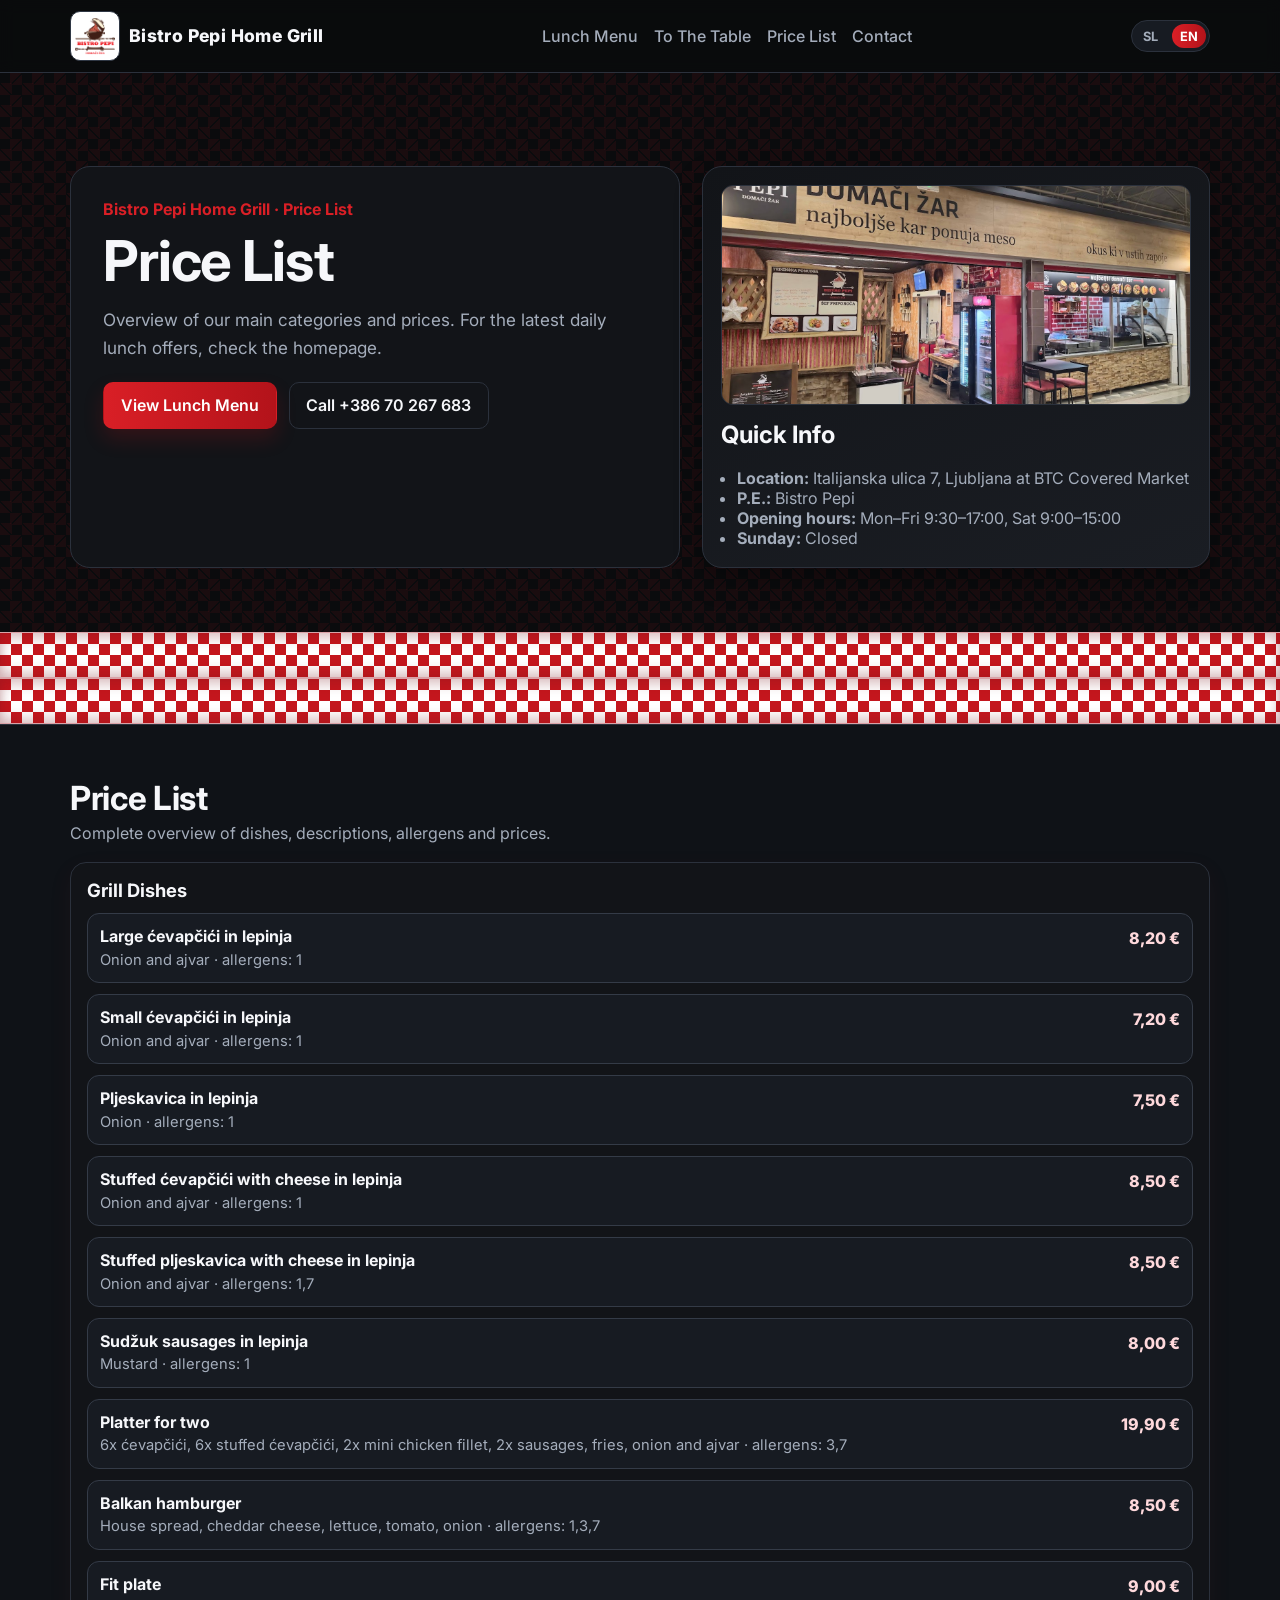
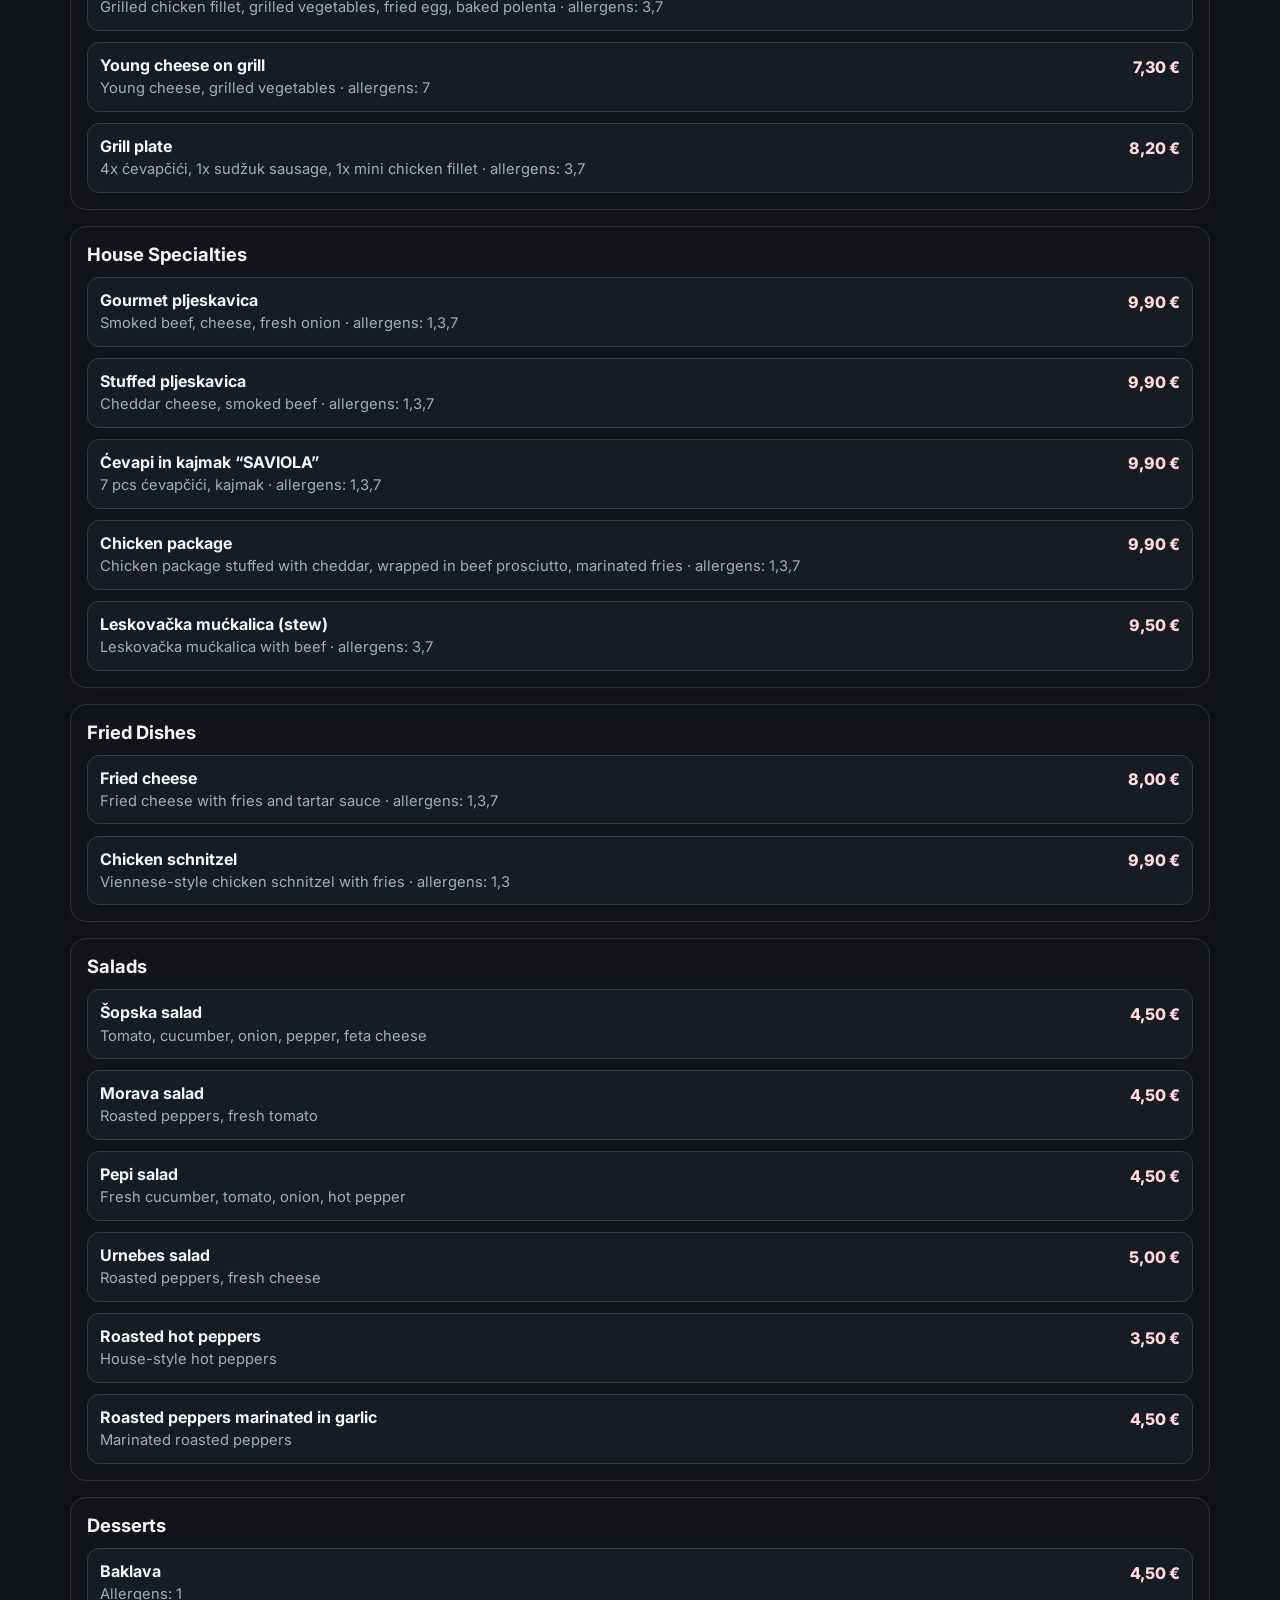
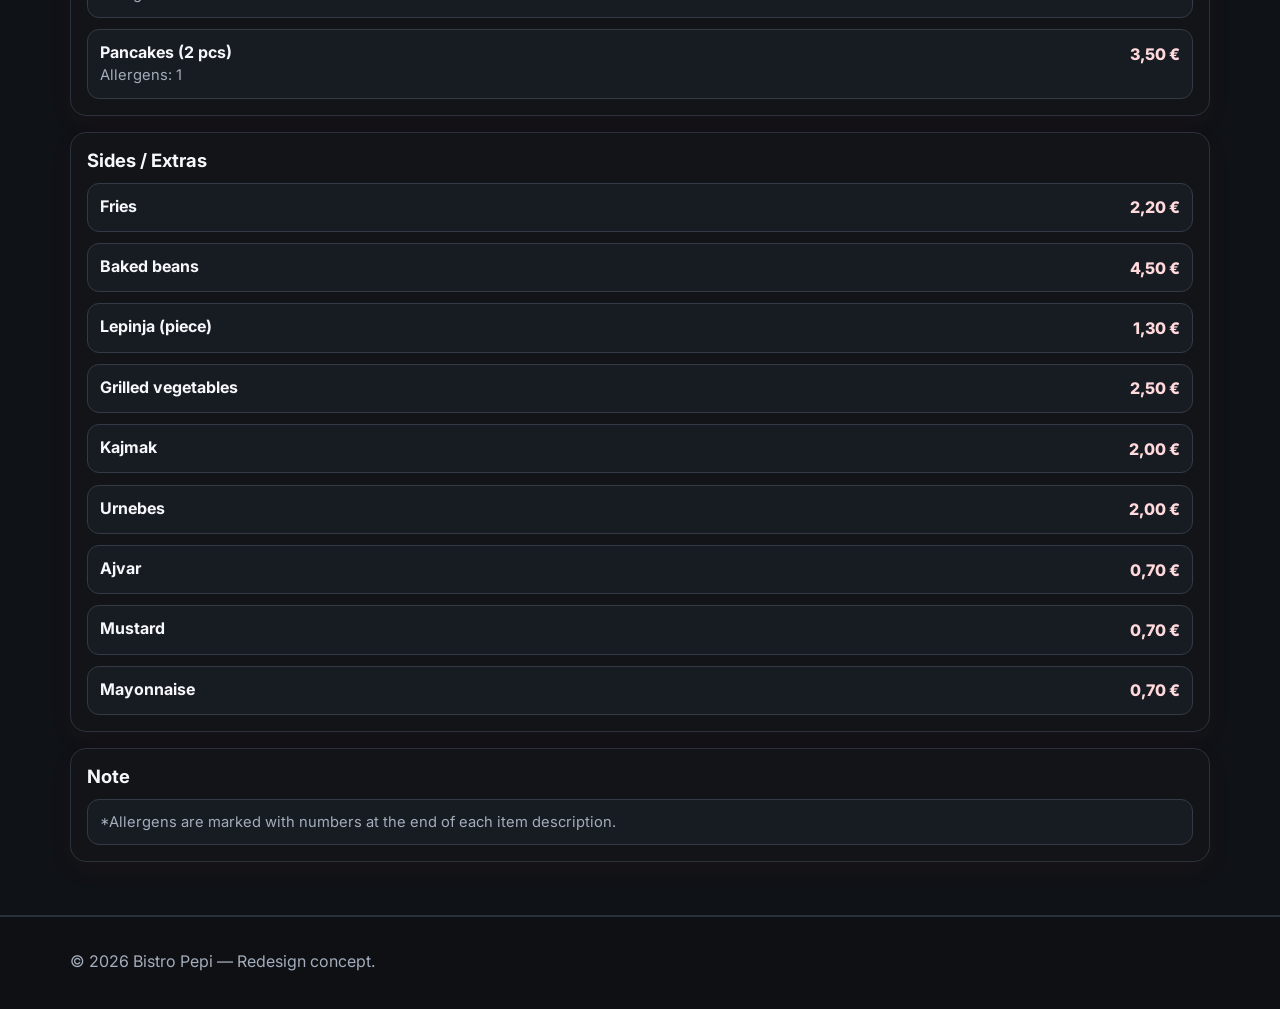
==== cenik-en.html @ fca9eaba "Add files via upload" ====
<!doctype html>
<html lang="en">
  <head>
    <meta charset="UTF-8" />
    <meta name="viewport" content="width=device-width, initial-scale=1.0" />
    <title>Bistro Pepi | Price List</title>
    <meta
      name="description"
      content="Bistro Pepi price list — overview of categories and prices."
    />
    <link rel="preconnect" href="https://fonts.googleapis.com" />
    <link rel="preconnect" href="https://fonts.gstatic.com" crossorigin />
    <link
      href="https://fonts.googleapis.com/css2?family=Inter:wght@400;500;600;700;800&display=swap"
      rel="stylesheet"
    />
    <link rel="stylesheet" href="styles.css" />
  </head>
  <body>
    <header class="site-header">
      <div class="container nav-wrap">
        <a class="logo" href="index.html">
          <img src="assets/PepiLogo.png" alt="Bistro Pepi logotip" class="logo-image" />
          <span class="logo-text">Bistro Pepi Home Grill</span>
        </a>
        <nav class="nav">
          <a href="index-en.html#malice">Lunch Menu</a>
          <a href="index-en.html#miza">To The Table</a>
          <a href="cenik-en.html">Price List</a>
          <a href="kontakt-en.html">Contact</a>
        </nav>
        <div class="lang-switch" aria-label="Language switch">
          <a href="cenik.html">SL</a>
          <a class="active" href="cenik-en.html">EN</a>
        </div>
      </div>
    </header>

    <main>
      <section class="hero">
        <div class="container hero-grid">
          <div class="hero-copy">
            <p class="eyebrow">Bistro Pepi Home Grill · Price List</p>
            <h1>Price List</h1>
            <p class="lead">
              Overview of our main categories and prices. For the latest daily lunch
              offers, check the homepage.
            </p>
            <div class="hero-actions">
              <a class="btn btn-primary" href="index-en.html#malice">View Lunch Menu</a>
              <a class="btn btn-secondary" href="tel:+38670267683">Call +386 70 267 683</a>
            </div>
          </div>
          <div class="hero-card">
            <img src="assets/pepi zunaj.jpg" alt="Bistro Pepi zunaj" class="hero-image hero-logo" />
            <h2>Quick Info</h2>
            <ul>
              <li><strong>Location:</strong> Italijanska ulica 7, Ljubljana at BTC Covered Market</li>
              <li><strong>P.E.:</strong> Bistro Pepi</li>
              <li><strong>Opening hours:</strong> Mon–Fri 9:30–17:00, Sat 9:00–15:00</li>
              <li><strong>Sunday:</strong> Closed</li>
            </ul>
          </div>
        </div>
      </section>

      <div class="karo-band" aria-hidden="true"></div>

      <div class="karo-band" aria-hidden="true"></div>

      <section class="section section-alt">
        <div class="container">
          <div class="section-head">
            <h2>Price List</h2>
            <p>Complete overview of dishes, descriptions, allergens and prices.</p>
          </div>
          <div class="cenik-layout">
            <article class="cenik-block">
              <h3>Grill Dishes</h3>
              <div class="cenik-list">
                <div class="cenik-row"><div><strong>Large ćevapčići in lepinja</strong><p>Onion and ajvar · allergens: 1</p></div><span>8,20 €</span></div>
                <div class="cenik-row"><div><strong>Small ćevapčići in lepinja</strong><p>Onion and ajvar · allergens: 1</p></div><span>7,20 €</span></div>
                <div class="cenik-row"><div><strong>Pljeskavica in lepinja</strong><p>Onion · allergens: 1</p></div><span>7,50 €</span></div>
                <div class="cenik-row"><div><strong>Stuffed ćevapčići with cheese in lepinja</strong><p>Onion and ajvar · allergens: 1</p></div><span>8,50 €</span></div>
                <div class="cenik-row"><div><strong>Stuffed pljeskavica with cheese in lepinja</strong><p>Onion and ajvar · allergens: 1,7</p></div><span>8,50 €</span></div>
                <div class="cenik-row"><div><strong>Sudžuk sausages in lepinja</strong><p>Mustard · allergens: 1</p></div><span>8,00 €</span></div>
                <div class="cenik-row"><div><strong>Platter for two</strong><p>6x ćevapčići, 6x stuffed ćevapčići, 2x mini chicken fillet, 2x sausages, fries, onion and ajvar · allergens: 3,7</p></div><span>19,90 €</span></div>
                <div class="cenik-row"><div><strong>Balkan hamburger</strong><p>House spread, cheddar cheese, lettuce, tomato, onion · allergens: 1,3,7</p></div><span>8,50 €</span></div>
                <div class="cenik-row"><div><strong>Fit plate</strong><p>Grilled chicken fillet, grilled vegetables, fried egg, baked polenta · allergens: 3,7</p></div><span>9,00 €</span></div>
                <div class="cenik-row"><div><strong>Young cheese on grill</strong><p>Young cheese, grilled vegetables · allergens: 7</p></div><span>7,30 €</span></div>
                <div class="cenik-row"><div><strong>Grill plate</strong><p>4x ćevapčići, 1x sudžuk sausage, 1x mini chicken fillet · allergens: 3,7</p></div><span>8,20 €</span></div>
              </div>
            </article>

            <article class="cenik-block">
              <h3>House Specialties</h3>
              <div class="cenik-list">
                <div class="cenik-row"><div><strong>Gourmet pljeskavica</strong><p>Smoked beef, cheese, fresh onion · allergens: 1,3,7</p></div><span>9,90 €</span></div>
                <div class="cenik-row"><div><strong>Stuffed pljeskavica</strong><p>Cheddar cheese, smoked beef · allergens: 1,3,7</p></div><span>9,90 €</span></div>
                <div class="cenik-row"><div><strong>Ćevapi in kajmak “SAVIOLA”</strong><p>7 pcs ćevapčići, kajmak · allergens: 1,3,7</p></div><span>9,90 €</span></div>
                <div class="cenik-row"><div><strong>Chicken package</strong><p>Chicken package stuffed with cheddar, wrapped in beef prosciutto, marinated fries · allergens: 1,3,7</p></div><span>9,90 €</span></div>
                <div class="cenik-row"><div><strong>Leskovačka mućkalica (stew)</strong><p>Leskovačka mućkalica with beef · allergens: 3,7</p></div><span>9,50 €</span></div>
              </div>
            </article>

            <article class="cenik-block">
              <h3>Fried Dishes</h3>
              <div class="cenik-list">
                <div class="cenik-row"><div><strong>Fried cheese</strong><p>Fried cheese with fries and tartar sauce · allergens: 1,3,7</p></div><span>8,00 €</span></div>
                <div class="cenik-row"><div><strong>Chicken schnitzel</strong><p>Viennese-style chicken schnitzel with fries · allergens: 1,3</p></div><span>9,90 €</span></div>
              </div>
            </article>

            <article class="cenik-block">
              <h3>Salads</h3>
              <div class="cenik-list">
                <div class="cenik-row"><div><strong>Šopska salad</strong><p>Tomato, cucumber, onion, pepper, feta cheese</p></div><span>4,50 €</span></div>
                <div class="cenik-row"><div><strong>Morava salad</strong><p>Roasted peppers, fresh tomato</p></div><span>4,50 €</span></div>
                <div class="cenik-row"><div><strong>Pepi salad</strong><p>Fresh cucumber, tomato, onion, hot pepper</p></div><span>4,50 €</span></div>
                <div class="cenik-row"><div><strong>Urnebes salad</strong><p>Roasted peppers, fresh cheese</p></div><span>5,00 €</span></div>
                <div class="cenik-row"><div><strong>Roasted hot peppers</strong><p>House-style hot peppers</p></div><span>3,50 €</span></div>
                <div class="cenik-row"><div><strong>Roasted peppers marinated in garlic</strong><p>Marinated roasted peppers</p></div><span>4,50 €</span></div>
              </div>
            </article>

            <article class="cenik-block">
              <h3>Desserts</h3>
              <div class="cenik-list">
                <div class="cenik-row"><div><strong>Baklava</strong><p>Allergens: 1</p></div><span>4,50 €</span></div>
                <div class="cenik-row"><div><strong>Pancakes (2 pcs)</strong><p>Allergens: 1</p></div><span>3,50 €</span></div>
              </div>
            </article>

            <article class="cenik-block">
              <h3>Sides / Extras</h3>
              <div class="cenik-list">
                <div class="cenik-row"><div><strong>Fries</strong></div><span>2,20 €</span></div>
                <div class="cenik-row"><div><strong>Baked beans</strong></div><span>4,50 €</span></div>
                <div class="cenik-row"><div><strong>Lepinja (piece)</strong></div><span>1,30 €</span></div>
                <div class="cenik-row"><div><strong>Grilled vegetables</strong></div><span>2,50 €</span></div>
                <div class="cenik-row"><div><strong>Kajmak</strong></div><span>2,00 €</span></div>
                <div class="cenik-row"><div><strong>Urnebes</strong></div><span>2,00 €</span></div>
                <div class="cenik-row"><div><strong>Ajvar</strong></div><span>0,70 €</span></div>
                <div class="cenik-row"><div><strong>Mustard</strong></div><span>0,70 €</span></div>
                <div class="cenik-row"><div><strong>Mayonnaise</strong></div><span>0,70 €</span></div>
              </div>
            </article>

            <article class="cenik-block">
              <h3>Note</h3>
              <div class="cenik-list">
                <div class="cenik-row"><div><p>*Allergens are marked with numbers at the end of each item description.</p></div><span></span></div>
              </div>
            </article>
          </div>
        </div>
      </section>
    </main>

    <footer class="site-footer">
      <div class="container">
        <p>© 2026 Bistro Pepi — Redesign concept.</p>
      </div>
    </footer>

    <script src="script.js"></script>
  </body>
</html>
---- styles.css ----
:root {
  --bg: #0a0b0d;
  --surface: #121418;
  --surface-soft: #1a1d23;
  --text: #f6f7fa;
  --muted: #a4adbb;
  --brand: #d91f26;
  --brand-strong: #b3131a;
  --line: #2b313c;
}

* {
  box-sizing: border-box;
}

html,
body {
  margin: 0;
  padding: 0;
  font-family: Inter, system-ui, -apple-system, Segoe UI, Roboto, sans-serif;
  background: var(--bg);
  color: var(--text);
}

.container {
  width: min(1140px, 92%);
  margin: 0 auto;
}

.site-header {
  position: sticky;
  top: 0;
  z-index: 50;
  -webkit-backdrop-filter: blur(8px);
  backdrop-filter: blur(8px);
  background: rgb(10 11 13 / 82%);
  border-bottom: 1px solid var(--line);
}

.nav-wrap {
  display: flex;
  align-items: center;
  justify-content: space-between;
  gap: 1rem;
  min-height: 72px;
}

.logo {
  display: inline-flex;
  align-items: center;
  gap: 0.55rem;
  color: var(--text);
  text-decoration: none;
  font-weight: 800;
  letter-spacing: 0.4px;
  font-size: 1.1rem;
}

.logo-image {
  width: 50px;
  height: 50px;
  object-fit: contain;
  border-radius: 10px;
  background: #fff;
  border: 1px solid #2f3744;
  padding: 4px;
}

.logo-text {
  line-height: 1.1;
}

.nav {
  display: flex;
  gap: 1rem;
}

.nav a {
  color: var(--muted);
  text-decoration: none;
  font-weight: 500;
  transition: color 0.2s ease;
}

.nav a:hover {
  color: var(--text);
}

.lang-switch {
  display: inline-flex;
  align-items: center;
  gap: 0.35rem;
  padding: 0.2rem;
  border: 1px solid var(--line);
  border-radius: 999px;
  background: #171b22;
}

.lang-switch a {
  text-decoration: none;
  color: var(--muted);
  font-weight: 700;
  font-size: 0.8rem;
  padding: 0.28rem 0.5rem;
  border-radius: 999px;
}

.lang-switch a.active {
  color: #fff;
  background: linear-gradient(90deg, var(--brand), var(--brand-strong));
}

.btn {
  display: inline-block;
  padding: 0.78rem 1.05rem;
  border-radius: 10px;
  text-decoration: none;
  font-weight: 600;
  border: 1px solid transparent;
  transition: transform 0.15s ease, box-shadow 0.2s ease;
}

.btn:hover {
  transform: translateY(-1px);
}

.btn-primary {
  background: linear-gradient(90deg, var(--brand), var(--brand-strong));
  color: #fff;
  box-shadow: 0 10px 20px rgb(185 19 26 / 20%);
}

.btn-secondary {
  border-color: var(--line);
  color: var(--text);
}

.hero {
  position: relative;
  padding: 5.8rem 0 4rem;
}

.hero::before {
  content: "";
  position: absolute;
  inset: 0;
  pointer-events: none;
  background-image:
    linear-gradient(45deg, rgb(217 31 38 / 8%) 25%, transparent 25%),
    linear-gradient(-45deg, rgb(217 31 38 / 8%) 25%, transparent 25%),
    linear-gradient(45deg, transparent 75%, rgb(217 31 38 / 8%) 75%),
    linear-gradient(-45deg, transparent 75%, rgb(217 31 38 / 8%) 75%);
  background-size: 22px 22px;
  background-position: 0 0, 0 12px, 12px -12px, -12px 0;
}

.hero-grid {
  position: relative;
  z-index: 1;
  display: grid;
  grid-template-columns: 1.2fr 1fr;
  gap: 1.4rem;
  align-items: stretch;
}

.hero-copy {
  background: var(--surface);
  border: 1px solid var(--line);
  border-radius: 20px;
  padding: 2rem;
}

.eyebrow {
  color: var(--brand);
  font-weight: 700;
  margin: 0 0 0.8rem;
}

h1 {
  margin: 0;
  font-size: clamp(2.1rem, 4.4vw, 3.8rem);
  line-height: 1.02;
  letter-spacing: -0.02em;
}

.lead {
  color: var(--muted);
  font-size: 1.07rem;
  line-height: 1.65;
  max-width: 62ch;
}

.hero-points {
  display: flex;
  flex-wrap: wrap;
  gap: 0.5rem;
  margin-top: 1rem;
}

.hero-points span {
  font-size: 0.86rem;
  font-weight: 600;
  color: #ffb8bc;
  background: #241419;
  border: 1px solid #4e2a2f;
  border-radius: 999px;
  padding: 0.32rem 0.65rem;
}

.hero-actions {
  display: flex;
  flex-wrap: wrap;
  gap: 0.75rem;
  margin-top: 1.2rem;
}

.hero-card {
  background: linear-gradient(160deg, var(--surface), var(--surface-soft));
  border: 1px solid var(--line);
  border-radius: 20px;
  padding: 1.15rem;
  box-shadow: 0 12px 28px rgb(0 0 0 / 32%);
}

.hero-image {
  width: 100%;
  height: 220px;
  border-radius: 12px;
  object-fit: cover;
  border: 1px solid var(--line);
  margin-bottom: 0.8rem;
}

.hero-logo {
  width: 100%;
  height: 220px;
  object-fit: cover;
  display: block;
  margin: 0 0 0.9rem;
  padding: 0;
  background: none;
  border-radius: 12px;
}

.hero-card h2 {
  margin-top: 0;
}

.hero-card ul {
  margin: 0;
  padding-left: 1rem;
  color: var(--muted);
}

.section {
  padding: 3.3rem 0;
}

.section-alt {
  background: #0f1217;
  border-block: 1px solid var(--line);
}

.karo-band {
  height: 46px;
  border-block: 1px solid #d9a2a7;
  background-image:
    linear-gradient(45deg, #ffffff 25%, transparent 25%),
    linear-gradient(-45deg, #ffffff 25%, transparent 25%),
    linear-gradient(45deg, transparent 75%, #ffffff 75%),
    linear-gradient(-45deg, transparent 75%, #ffffff 75%),
    linear-gradient(0deg, #c4161d, #c4161d);
  background-size: 22px 22px;
  background-position: 0 0, 0 11px, 11px -11px, -11px 0, 0 0;
  box-shadow: inset 0 6px 12px rgb(123 26 32 / 24%), inset 0 -6px 12px rgb(123 26 32 / 24%);
}

.section-head h2 {
  margin: 0;
  font-size: clamp(1.6rem, 2.6vw, 2.2rem);
  letter-spacing: -0.01em;
}

.section-head p {
  margin-top: 0.35rem;
  color: var(--muted);
}

.table-stage {
  position: relative;
  margin-top: 1.3rem;
  padding: 1.2rem;
  border: 1px solid var(--line);
  border-radius: 18px;
  background: linear-gradient(180deg, #13161c 0%, #0f1217 100%);
  display: grid;
  grid-template-columns: repeat(3, minmax(0, 1fr));
  gap: 1rem;
  overflow: hidden;
}

.table-top {
  position: absolute;
  inset: auto 0 0 0;
  height: 58px;
  border-top: 1px solid #d9a2a7;
  background-image:
    linear-gradient(45deg, #ffffff 25%, transparent 25%),
    linear-gradient(-45deg, #ffffff 25%, transparent 25%),
    linear-gradient(45deg, transparent 75%, #ffffff 75%),
    linear-gradient(-45deg, transparent 75%, #ffffff 75%),
    linear-gradient(0deg, #c4161d, #c4161d);
  background-size: 22px 22px;
  background-position: 0 0, 0 11px, 11px -11px, -11px 0, 0 0;
  box-shadow: inset 0 6px 12px rgb(123 26 32 / 24%);
}

.dish-tray {
  position: relative;
  z-index: 1;
  border: 1px solid var(--line);
  border-radius: 14px;
  background: #171b22;
  padding: 0.85rem;
  box-shadow: 0 16px 28px rgb(0 0 0 / 28%);
  opacity: 0;
  transform: translate3d(var(--tx, 0), var(--ty, 24px), 0) scale(0.98);
  transition: transform 700ms cubic-bezier(0.22, 1, 0.36, 1), opacity 520ms ease;
  transition-delay: var(--delay, 0ms);
}

.from-left {
  --tx: -72px;
  --ty: 8px;
}

.from-right {
  --tx: 72px;
  --ty: 8px;
}

.from-bottom {
  --tx: 0;
  --ty: 72px;
}

.delay-1 {
  --delay: 120ms;
}

.delay-2 {
  --delay: 260ms;
}

.delay-3 {
  --delay: 380ms;
}

.table-stage.in-view .dish-tray {
  opacity: 1;
  transform: translate3d(0, 0, 0) scale(1);
}

.dish-photo {
  width: 100%;
  height: 165px;
  object-fit: cover;
  border-radius: 10px;
  border: 1px solid #2f3744;
  margin-bottom: 0.65rem;
}

.dish-photo-a {
  object-position: center 34%;
}

.dish-photo-b {
  object-position: center 56%;
}

.dish-photo-c {
  object-position: center 75%;
}

.dish-tray h3 {
  margin: 0;
  font-size: 1.02rem;
}

.dish-tray p {
  margin: 0.45rem 0 0;
  color: var(--muted);
  font-size: 0.94rem;
}

.cards-grid {
  margin-top: 1.2rem;
  display: grid;
  grid-template-columns: repeat(3, minmax(0, 1fr));
  gap: 1rem;
}

.menu-card {
  background: var(--surface);
  border: 1px solid var(--line);
  border-radius: 16px;
  padding: 1.05rem;
  box-shadow: 0 8px 24px rgb(151 43 49 / 7%);
}

.card-top {
  display: flex;
  justify-content: space-between;
  align-items: center;
  gap: 0.6rem;
}

.card-top h3 {
  margin: 0;
}

.badge {
  border: 1px solid #5a2f33;
  color: #ffbcc0;
  border-radius: 999px;
  font-size: 0.74rem;
  padding: 0.2rem 0.55rem;
}

.menu-card ul {
  color: var(--muted);
  padding-left: 1rem;
  margin: 0.8rem 0;
}

.price {
  margin: 0;
  font-weight: 800;
  color: var(--brand-strong);
}

.best-grid,
.info-grid {
  margin-top: 1rem;
  display: grid;
  gap: 1rem;
}

.price-grid {
  margin-top: 1.2rem;
  display: grid;
  grid-template-columns: repeat(4, minmax(0, 1fr));
  gap: 1rem;
}

.price-card {
  background: var(--surface);
  border: 1px solid var(--line);
  border-radius: 14px;
  padding: 1rem;
  box-shadow: 0 8px 24px rgb(151 43 49 / 7%);
}

.price-card h3 {
  margin: 0 0 0.35rem;
}

.price-card p {
  margin: 0.25rem 0 0;
  color: var(--muted);
}

.cenik-layout {
  display: grid;
  gap: 1rem;
  margin-top: 1.2rem;
}

.cenik-block {
  background: var(--surface);
  border: 1px solid var(--line);
  border-radius: 16px;
  padding: 1rem;
  box-shadow: 0 8px 24px rgb(151 43 49 / 7%);
}

.cenik-block h3 {
  margin: 0 0 0.75rem;
  font-size: 1.15rem;
}

.cenik-list {
  display: grid;
  gap: 0.7rem;
}

.cenik-row {
  display: grid;
  grid-template-columns: 1fr auto;
  gap: 0.8rem;
  align-items: start;
  padding: 0.75rem;
  border: 1px solid #343b47;
  border-radius: 12px;
  background: #171b22;
}

.cenik-row strong {
  display: block;
  margin-bottom: 0.2rem;
}

.cenik-row p {
  margin: 0;
  color: var(--muted);
  font-size: 0.92rem;
  line-height: 1.4;
}

.cenik-row span {
  color: #ffd9dc;
  font-weight: 800;
  white-space: nowrap;
  padding-top: 0.1rem;
}

.best-grid {
  grid-template-columns: repeat(3, minmax(0, 1fr));
}

.info-grid {
  grid-template-columns: repeat(2, minmax(0, 1fr));
}

.best-card {
  position: relative;
  background: var(--surface);
  border: 1px solid var(--line);
  border-radius: 14px;
  padding: 1rem;
  box-shadow: 0 8px 24px rgb(151 43 49 / 7%);
}

.card-image {
  width: 100%;
  height: 190px;
  object-fit: cover;
  border-radius: 10px;
  margin-bottom: 0.65rem;
  border: 1px solid var(--line);
  background: #14171d;
  filter: saturate(1.05) contrast(1.03);
}

.card-image-a {
  object-position: center 36%;
}

.card-image-b {
  object-position: center 55%;
}

.card-image-c {
  object-position: center 72%;
}

.best-card h3 {
  margin-top: 0;
}

a {
  color: var(--brand);
}

.site-footer {
  border-top: 1px solid var(--line);
  padding: 1.1rem 0 1.4rem;
  color: var(--muted);
  background: #0e1014;
}

@media (max-width: 900px) {
  .hero-grid,
  .table-stage,
  .cards-grid,
  .best-grid,
  .info-grid,
  .price-grid {
    grid-template-columns: 1fr;
  }

  .cenik-row {
    grid-template-columns: 1fr;
  }

  .table-top {
    height: 52px;
  }

  .hero {
    padding: 4.4rem 0 3.2rem;
  }

  .hero-copy {
    padding: 1.25rem;
  }

  .nav {
    display: none;
  }

  .lang-switch {
    margin-left: auto;
  }

  .logo-image {
    width: 44px;
    height: 44px;
  }

  .logo-text {
    font-size: 0.96rem;
  }
}
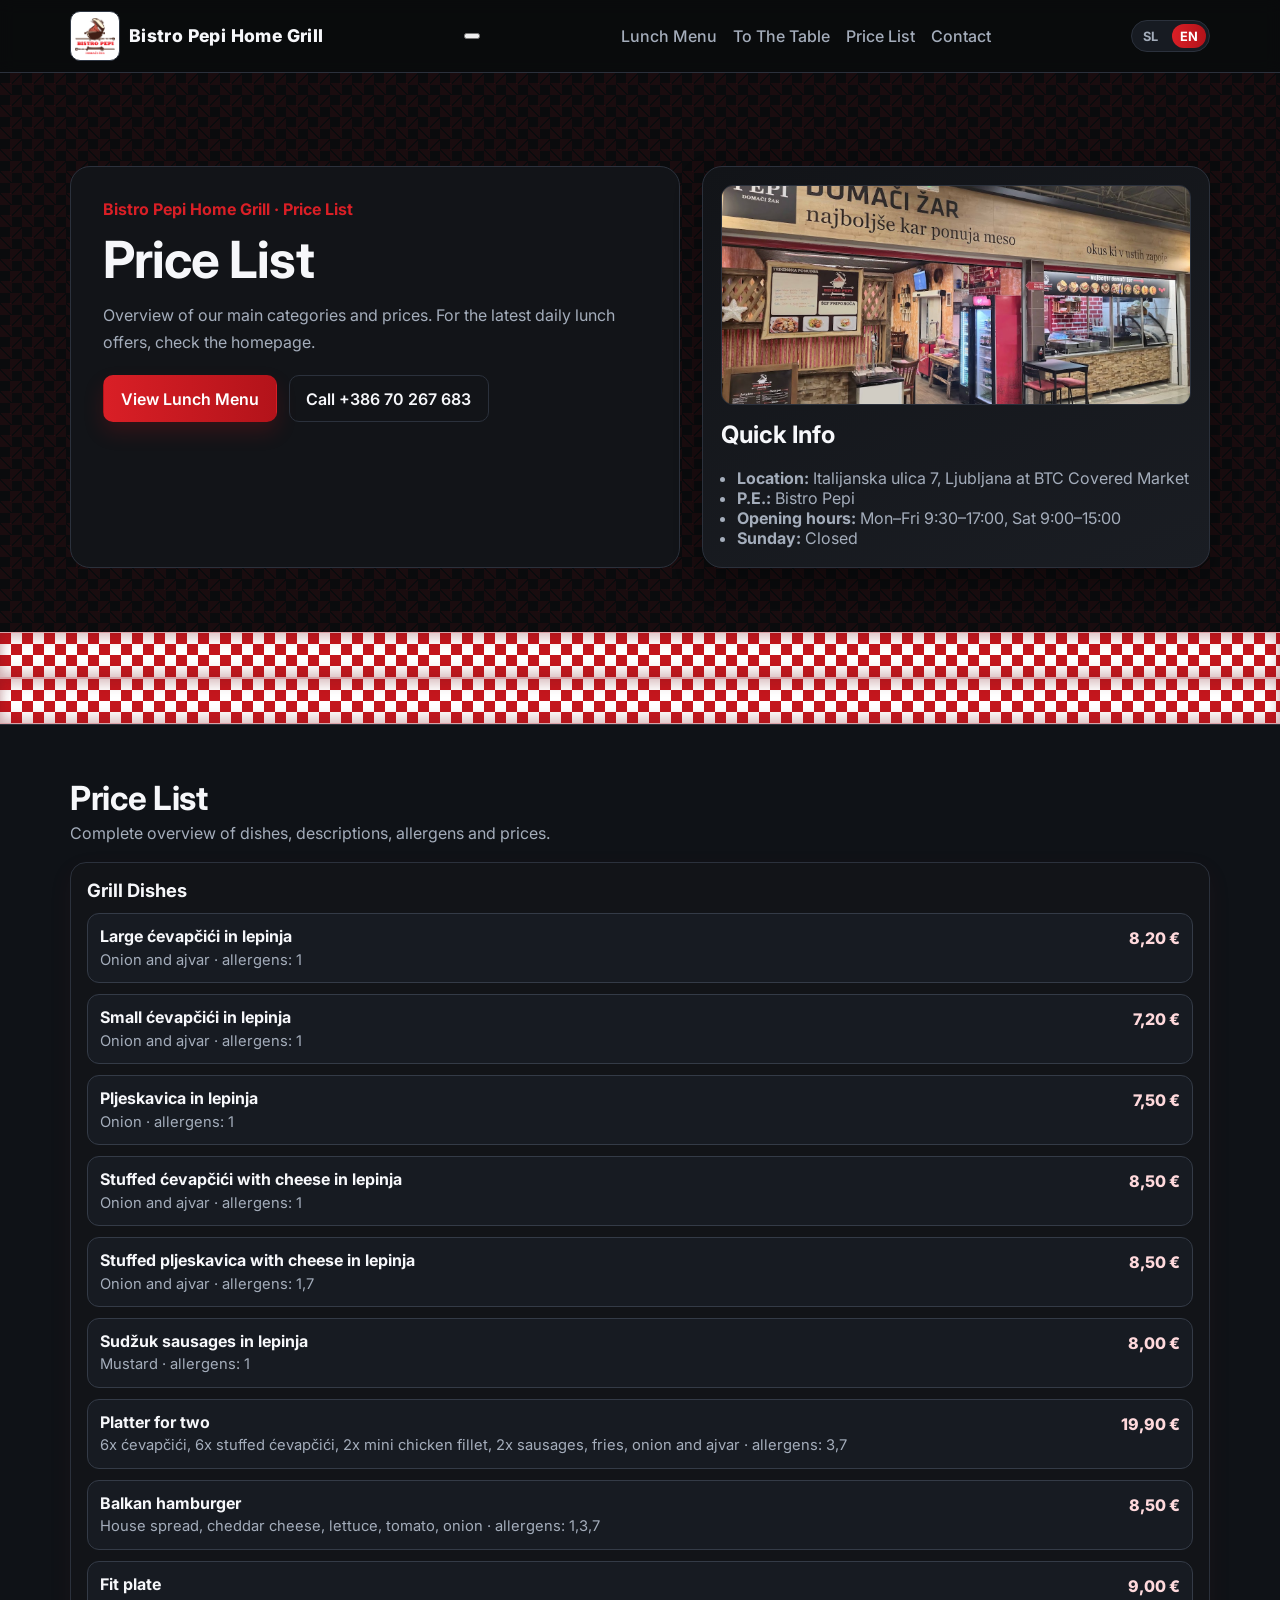
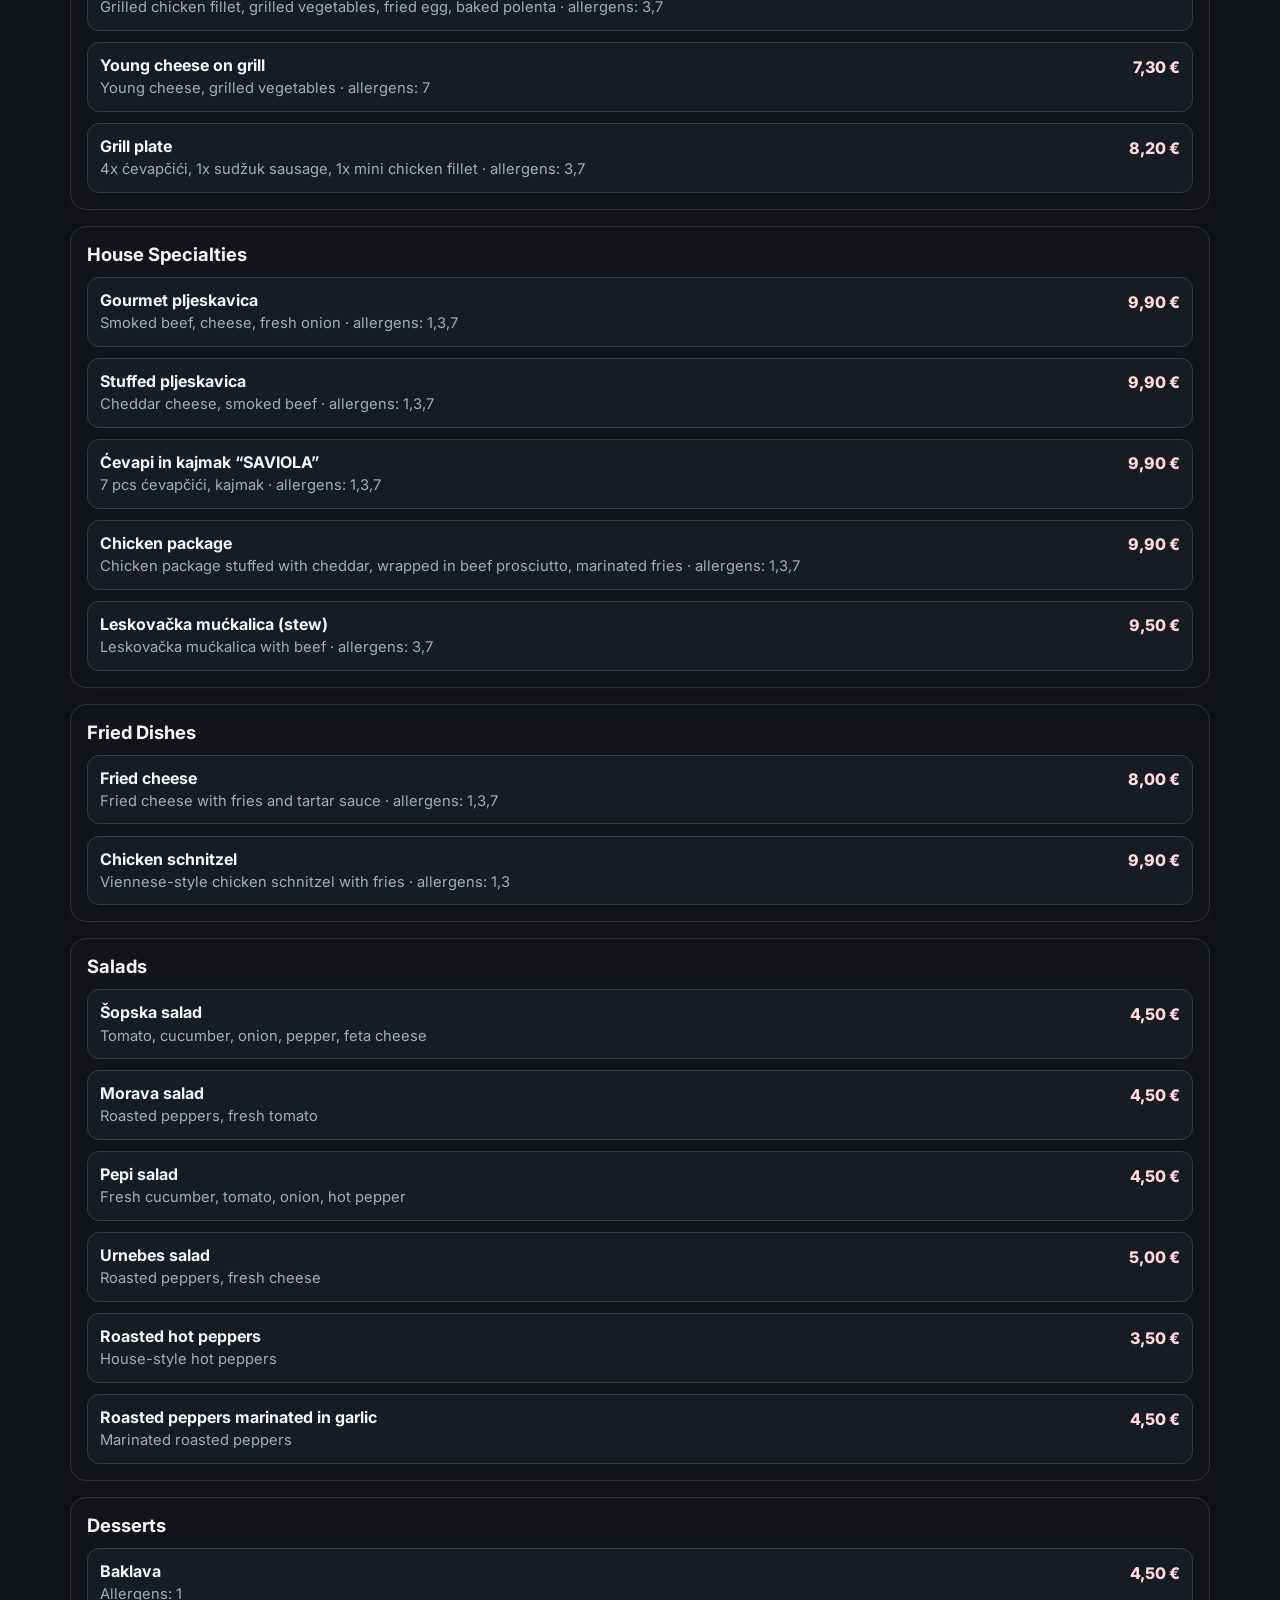
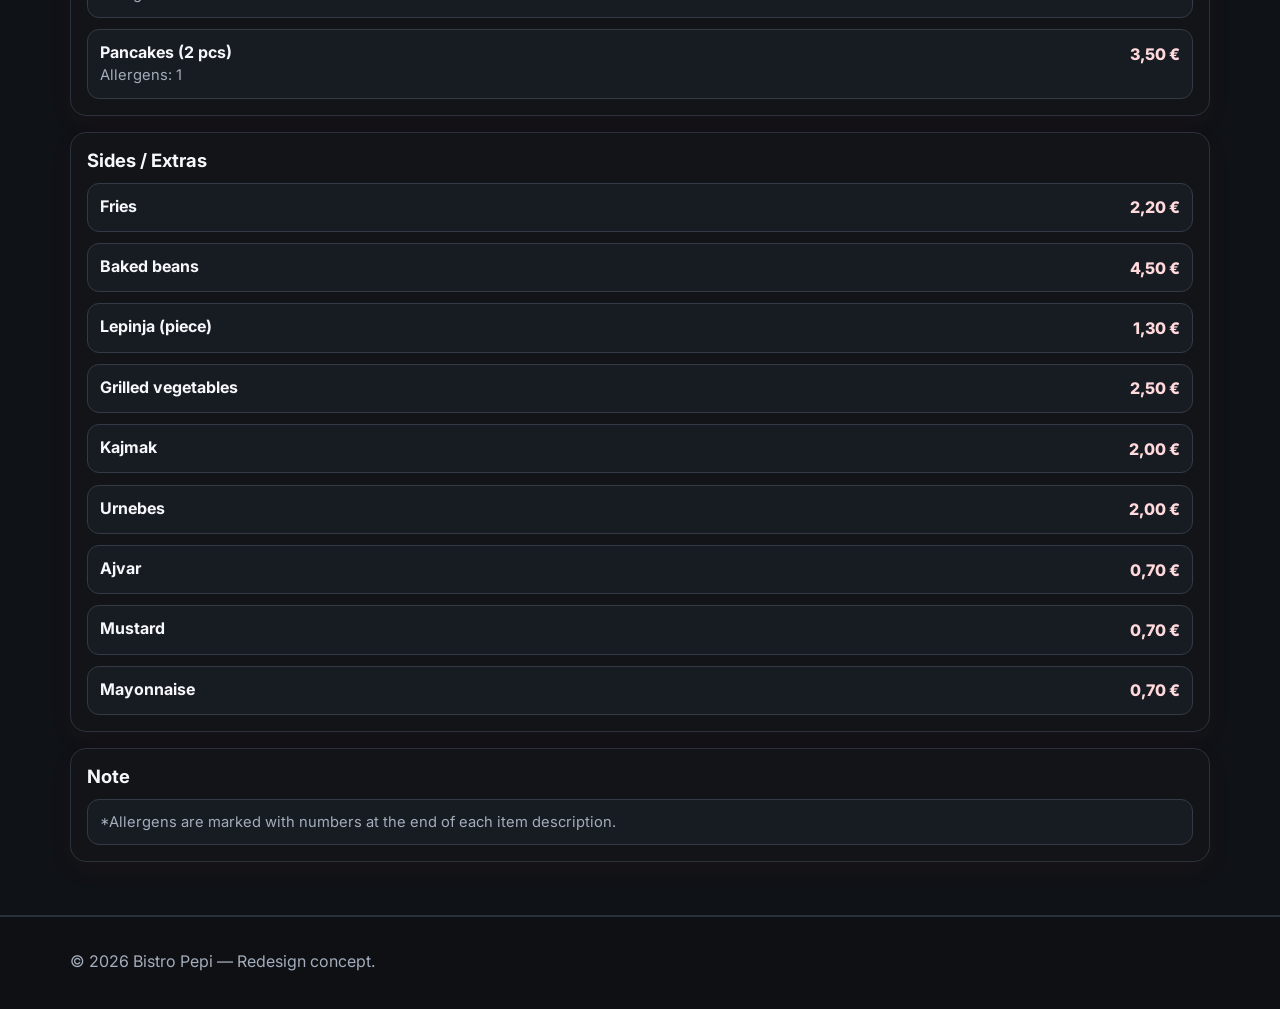
==== commit 7047034e: "Add files via upload" ====
--- a/cenik-en.html
+++ b/cenik-en.html
@@ -23,7 +23,12 @@
           <img src="assets/PepiLogo.png" alt="Bistro Pepi logotip" class="logo-image" />
           <span class="logo-text">Bistro Pepi Home Grill</span>
         </a>
-        <nav class="nav">
+                <button class="nav-toggle" aria-expanded="false" aria-controls="site-navigation" aria-label="Menu">
+          <span></span>
+          <span></span>
+          <span></span>
+        </button>
+        <nav id="site-navigation" class="nav" aria-label="Glavna navigacija">
           <a href="index-en.html#malice">Lunch Menu</a>
           <a href="index-en.html#miza">To The Table</a>
           <a href="cenik-en.html">Price List</a>
--- a/styles.css
+++ b/styles.css
@@ -178,16 +178,16 @@
 
 h1 {
   margin: 0;
-  font-size: clamp(2.1rem, 4.4vw, 3.8rem);
-  line-height: 1.02;
+  font-size: clamp(1.9rem, 4.2vw, 3.2rem);
+  line-height: 1.06;
   letter-spacing: -0.02em;
 }
 
 .lead {
   color: var(--muted);
-  font-size: 1.07rem;
-  line-height: 1.65;
-  max-width: 62ch;
+  font-size: 1rem;
+  line-height: 1.7;
+  max-width: 60ch;
 }
 
 .hero-points {
@@ -322,26 +322,26 @@
   border-radius: 14px;
   background: #171b22;
   padding: 0.85rem;
-  box-shadow: 0 16px 28px rgb(0 0 0 / 28%);
+  box-shadow: 0 12px 22px rgb(0 0 0 / 24%);
   opacity: 0;
-  transform: translate3d(var(--tx, 0), var(--ty, 24px), 0) scale(0.98);
-  transition: transform 700ms cubic-bezier(0.22, 1, 0.36, 1), opacity 520ms ease;
+  transform: translate3d(var(--tx, 0), var(--ty, 12px), 0) scale(0.99);
+  transition: transform 420ms ease, opacity 320ms ease;
   transition-delay: var(--delay, 0ms);
 }
 
 .from-left {
-  --tx: -72px;
-  --ty: 8px;
+  --tx: -26px;
+  --ty: 4px;
 }
 
 .from-right {
-  --tx: 72px;
-  --ty: 8px;
+  --tx: 26px;
+  --ty: 4px;
 }
 
 .from-bottom {
   --tx: 0;
-  --ty: 72px;
+  --ty: 22px;
 }
 
 .delay-1 {
@@ -598,19 +598,66 @@
   }
 
   .hero {
-    padding: 4.4rem 0 3.2rem;
+    padding: 3.6rem 0 2.4rem;
   }
 
   .hero-copy {
-    padding: 1.25rem;
+    padding: 1rem;
+  }
+
+  h1 {
+    font-size: clamp(1.8rem, 6vw, 2.8rem);
+  }
+
+  .hero-actions {
+    flex-direction: column;
+    gap: 0.75rem;
   }
 
   .nav {
     display: none;
   }
 
+  .nav.open {
+    display: flex;
+  }
+
+  .nav-wrap {
+    position: relative;
+  }
+
+  .nav-toggle {
+    display: inline-flex;
+  }
+
+  .nav {
+    position: absolute;
+    top: 72px;
+    left: 0;
+    right: 0;
+    background: rgb(10 11 13 / 96%);
+    flex-direction: column;
+    gap: 0;
+    padding: 1rem 1.15rem 1.2rem;
+    border-top: 1px solid var(--line);
+    box-shadow: 0 20px 40px rgb(0 0 0 / 20%);
+    z-index: 40;
+  }
+
+  .nav a {
+    display: block;
+    padding: 0.85rem 0;
+    color: var(--text);
+    border-bottom: 1px solid rgba(255, 255, 255, 0.08);
+  }
+
+  .nav a:last-child {
+    border-bottom: none;
+  }
+
   .lang-switch {
-    margin-left: auto;
+    margin-left: 0;
+    margin-top: 0.9rem;
   }
 
   .logo-image {
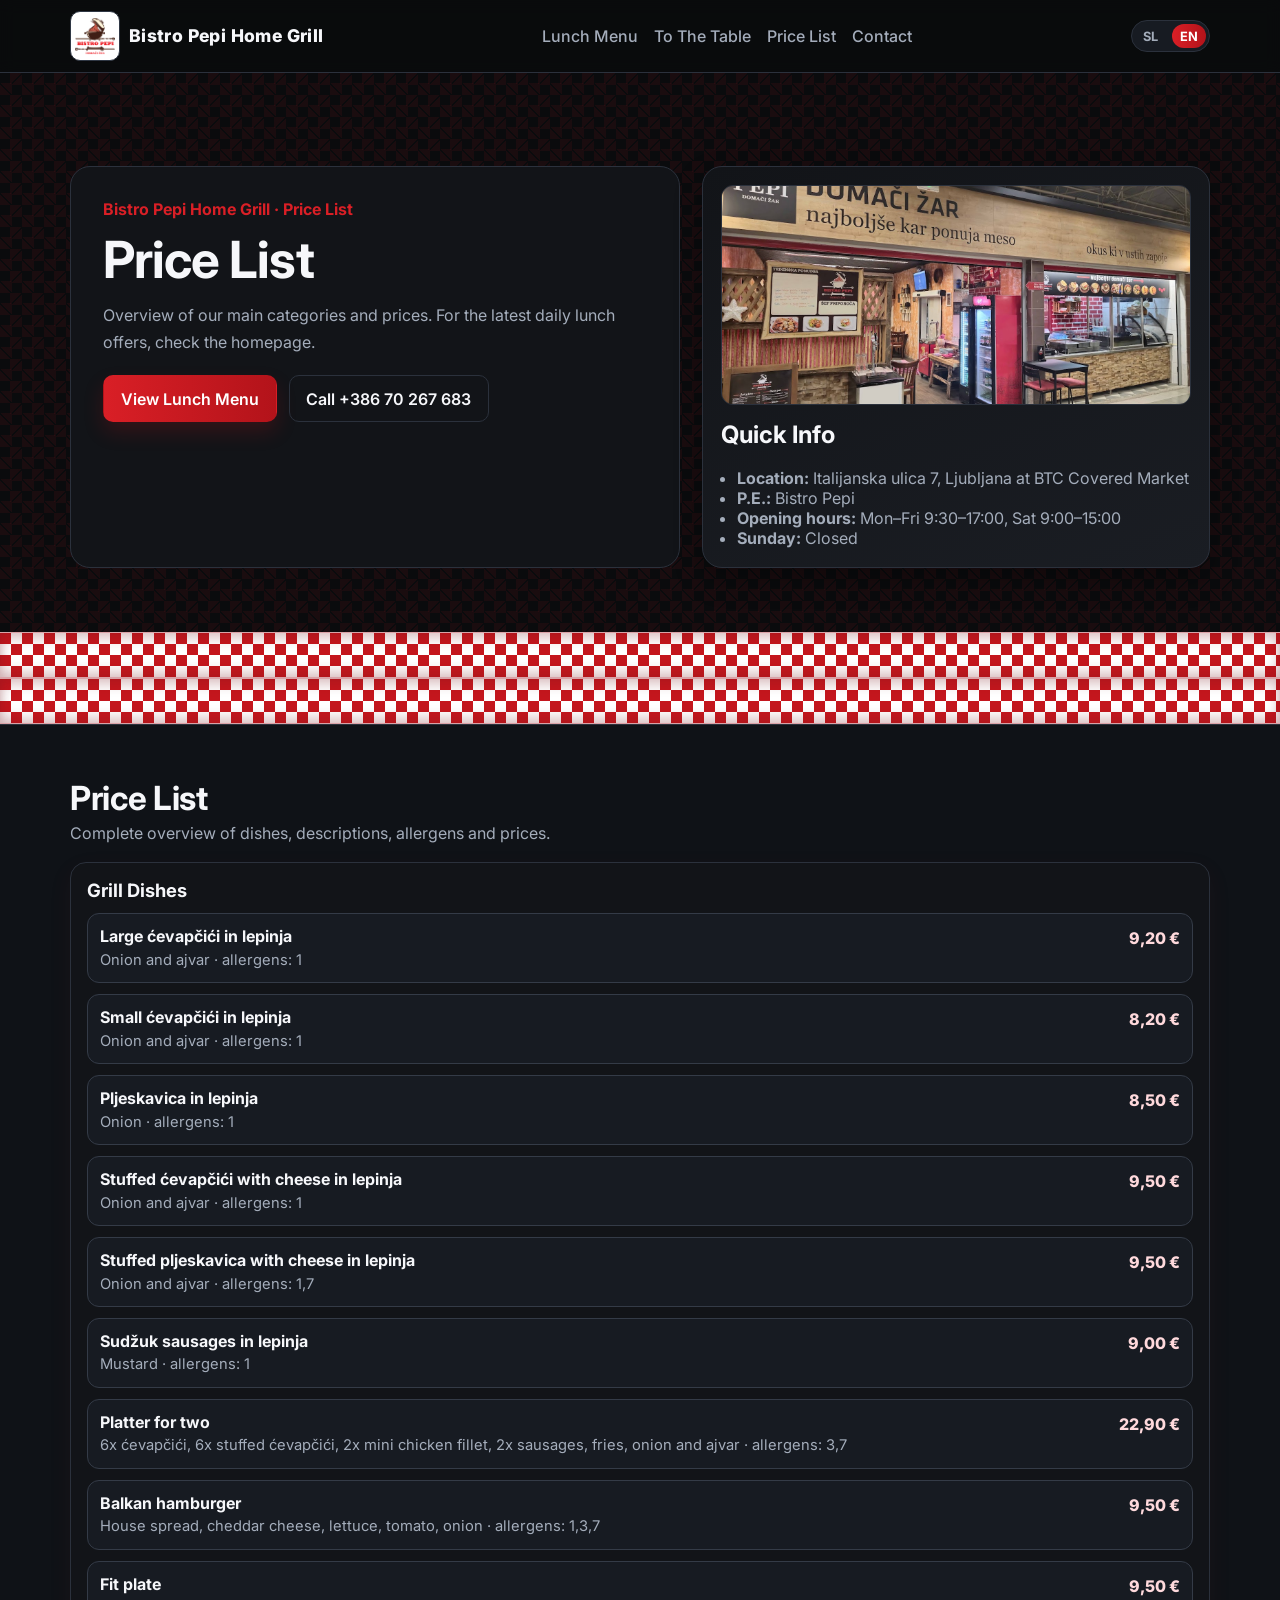
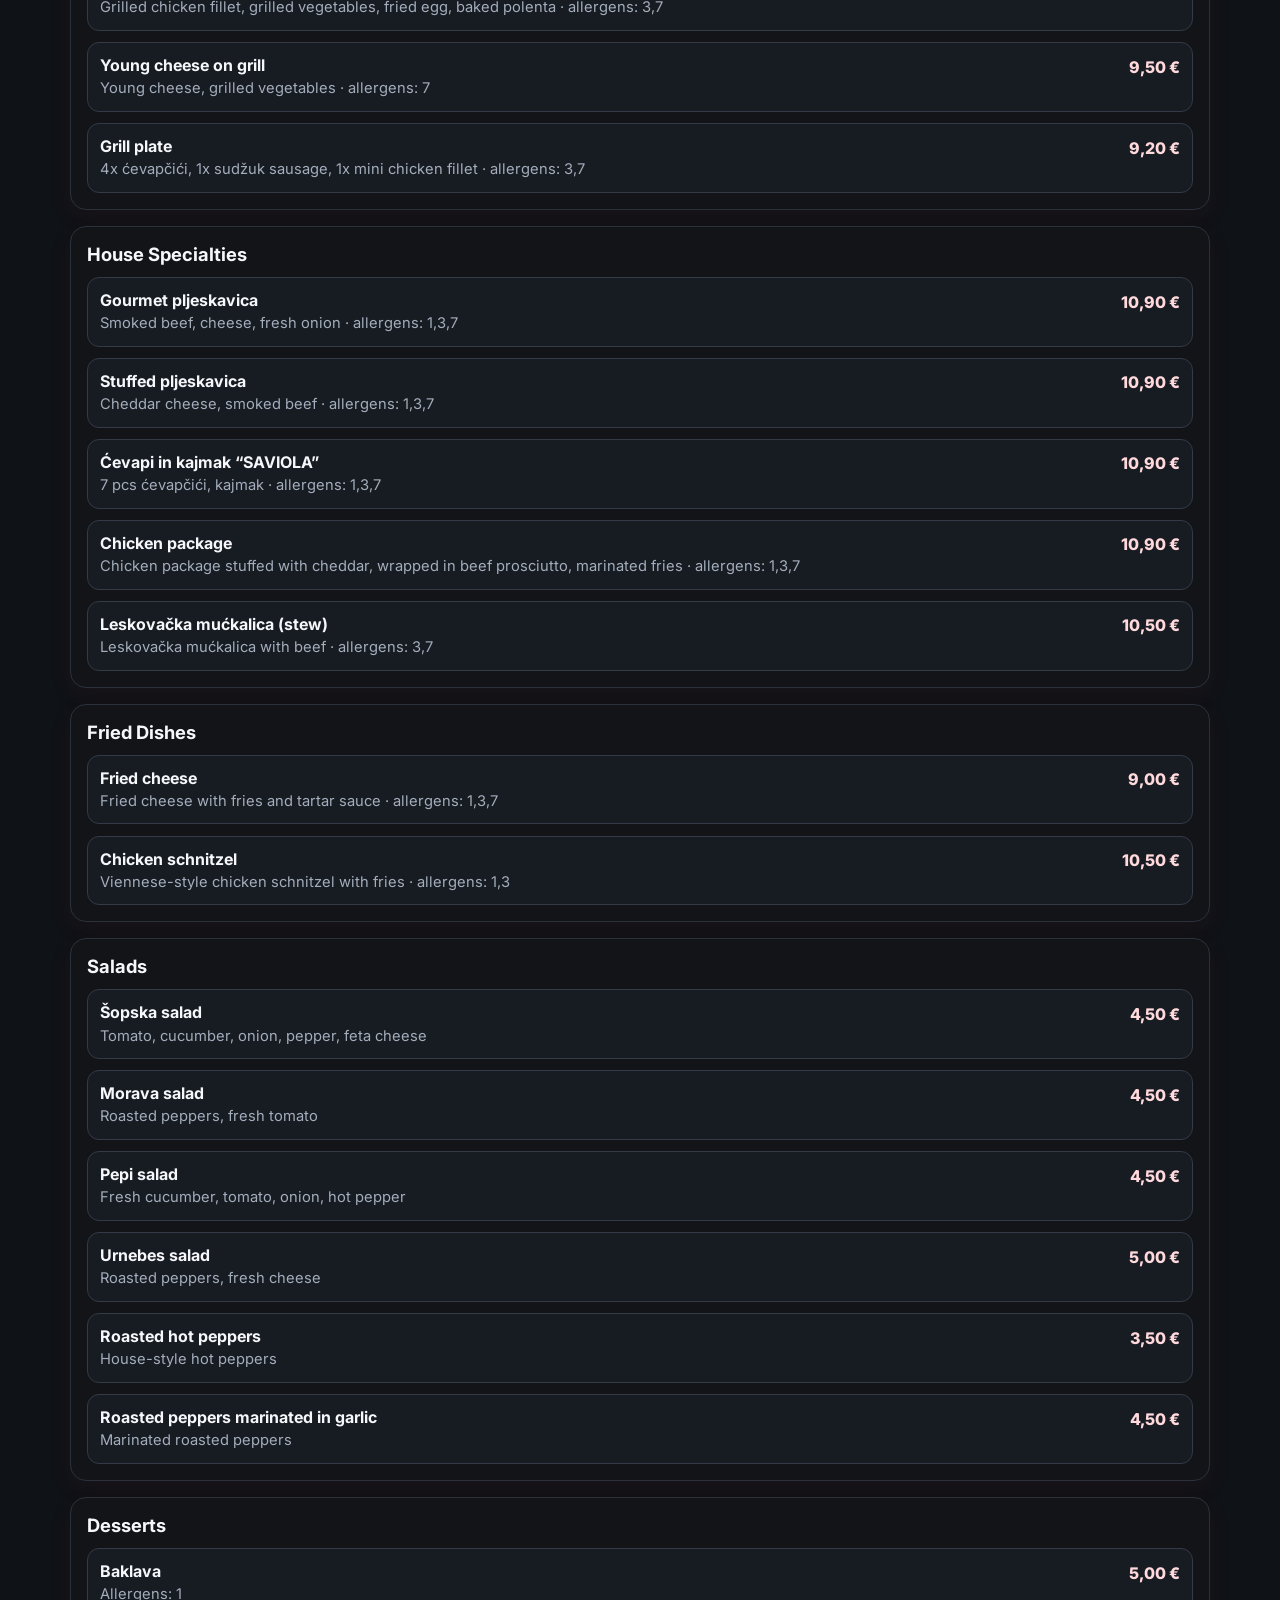
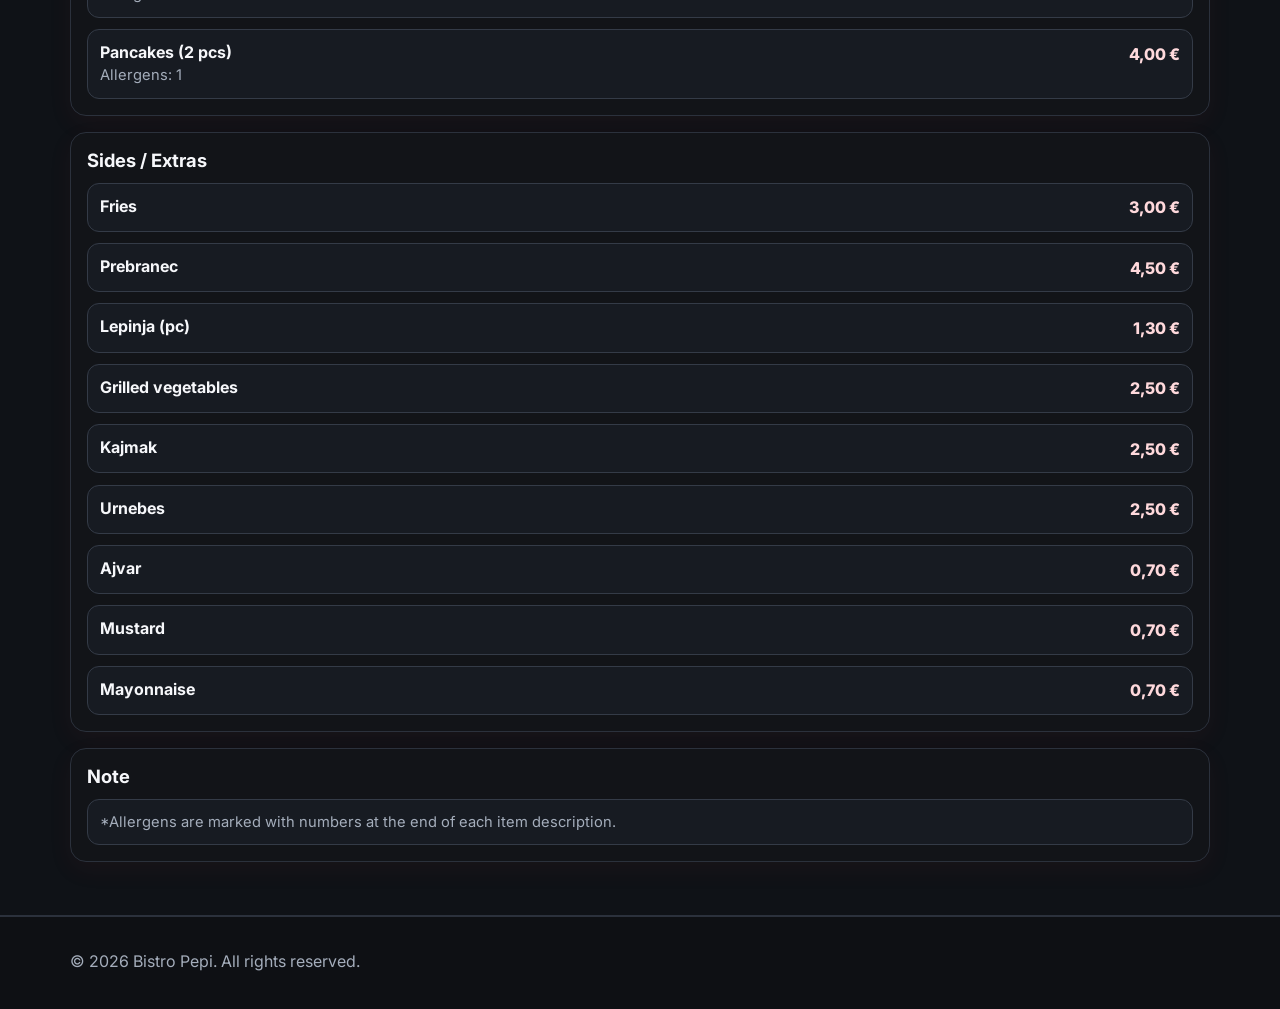
==== commit 7b9fbed0: "Add files via upload" ====
--- a/cenik-en.html
+++ b/cenik-en.html
@@ -3,11 +3,16 @@
   <head>
     <meta charset="UTF-8" />
     <meta name="viewport" content="width=device-width, initial-scale=1.0" />
-    <title>Bistro Pepi | Price List</title>
+    <title>Bistro Pepi</title>
     <meta
       name="description"
       content="Bistro Pepi price list — overview of categories and prices."
     />
+    <meta name="keywords" content="price list, bistro pepi, lunch, grill, dishes, prices, ljubljana, btc" />
+    <meta property="og:title" content="Price List - Bistro Pepi" />
+    <meta property="og:description" content="Overview of prices for grilled dishes, house specialties, salads and sides at Bistro Pepi." />
+    <meta property="og:image" content="assets/PepiLogo.png" />
+    <meta property="og:url" content="https://bistropepi.si/cenik-en.html" />
     <link rel="preconnect" href="https://fonts.googleapis.com" />
     <link rel="preconnect" href="https://fonts.gstatic.com" crossorigin />
     <link
@@ -83,36 +88,36 @@
             <article class="cenik-block">
               <h3>Grill Dishes</h3>
               <div class="cenik-list">
-                <div class="cenik-row"><div><strong>Large ćevapčići in lepinja</strong><p>Onion and ajvar · allergens: 1</p></div><span>8,20 €</span></div>
-                <div class="cenik-row"><div><strong>Small ćevapčići in lepinja</strong><p>Onion and ajvar · allergens: 1</p></div><span>7,20 €</span></div>
-                <div class="cenik-row"><div><strong>Pljeskavica in lepinja</strong><p>Onion · allergens: 1</p></div><span>7,50 €</span></div>
-                <div class="cenik-row"><div><strong>Stuffed ćevapčići with cheese in lepinja</strong><p>Onion and ajvar · allergens: 1</p></div><span>8,50 €</span></div>
-                <div class="cenik-row"><div><strong>Stuffed pljeskavica with cheese in lepinja</strong><p>Onion and ajvar · allergens: 1,7</p></div><span>8,50 €</span></div>
-                <div class="cenik-row"><div><strong>Sudžuk sausages in lepinja</strong><p>Mustard · allergens: 1</p></div><span>8,00 €</span></div>
-                <div class="cenik-row"><div><strong>Platter for two</strong><p>6x ćevapčići, 6x stuffed ćevapčići, 2x mini chicken fillet, 2x sausages, fries, onion and ajvar · allergens: 3,7</p></div><span>19,90 €</span></div>
-                <div class="cenik-row"><div><strong>Balkan hamburger</strong><p>House spread, cheddar cheese, lettuce, tomato, onion · allergens: 1,3,7</p></div><span>8,50 €</span></div>
-                <div class="cenik-row"><div><strong>Fit plate</strong><p>Grilled chicken fillet, grilled vegetables, fried egg, baked polenta · allergens: 3,7</p></div><span>9,00 €</span></div>
-                <div class="cenik-row"><div><strong>Young cheese on grill</strong><p>Young cheese, grilled vegetables · allergens: 7</p></div><span>7,30 €</span></div>
-                <div class="cenik-row"><div><strong>Grill plate</strong><p>4x ćevapčići, 1x sudžuk sausage, 1x mini chicken fillet · allergens: 3,7</p></div><span>8,20 €</span></div>
+                <div class="cenik-row"><div><strong>Large ćevapčići in lepinja</strong><p>Onion and ajvar · allergens: 1</p></div><span>9,20 €</span></div>
+                <div class="cenik-row"><div><strong>Small ćevapčići in lepinja</strong><p>Onion and ajvar · allergens: 1</p></div><span>8,20 €</span></div>
+                <div class="cenik-row"><div><strong>Pljeskavica in lepinja</strong><p>Onion · allergens: 1</p></div><span>8,50 €</span></div>
+                <div class="cenik-row"><div><strong>Stuffed ćevapčići with cheese in lepinja</strong><p>Onion and ajvar · allergens: 1</p></div><span>9,50 €</span></div>
+                <div class="cenik-row"><div><strong>Stuffed pljeskavica with cheese in lepinja</strong><p>Onion and ajvar · allergens: 1,7</p></div><span>9,50 €</span></div>
+                <div class="cenik-row"><div><strong>Sudžuk sausages in lepinja</strong><p>Mustard · allergens: 1</p></div><span>9,00 €</span></div>
+                <div class="cenik-row"><div><strong>Platter for two</strong><p>6x ćevapčići, 6x stuffed ćevapčići, 2x mini chicken fillet, 2x sausages, fries, onion and ajvar · allergens: 3,7</p></div><span>22,90 €</span></div>
+                <div class="cenik-row"><div><strong>Balkan hamburger</strong><p>House spread, cheddar cheese, lettuce, tomato, onion · allergens: 1,3,7</p></div><span>9,50 €</span></div>
+                <div class="cenik-row"><div><strong>Fit plate</strong><p>Grilled chicken fillet, grilled vegetables, fried egg, baked polenta · allergens: 3,7</p></div><span>9,50 €</span></div>
+                <div class="cenik-row"><div><strong>Young cheese on grill</strong><p>Young cheese, grilled vegetables · allergens: 7</p></div><span>9,50 €</span></div>
+                <div class="cenik-row"><div><strong>Grill plate</strong><p>4x ćevapčići, 1x sudžuk sausage, 1x mini chicken fillet · allergens: 3,7</p></div><span>9,20 €</span></div>
               </div>
             </article>
 
             <article class="cenik-block">
               <h3>House Specialties</h3>
               <div class="cenik-list">
-                <div class="cenik-row"><div><strong>Gourmet pljeskavica</strong><p>Smoked beef, cheese, fresh onion · allergens: 1,3,7</p></div><span>9,90 €</span></div>
-                <div class="cenik-row"><div><strong>Stuffed pljeskavica</strong><p>Cheddar cheese, smoked beef · allergens: 1,3,7</p></div><span>9,90 €</span></div>
-                <div class="cenik-row"><div><strong>Ćevapi in kajmak “SAVIOLA”</strong><p>7 pcs ćevapčići, kajmak · allergens: 1,3,7</p></div><span>9,90 €</span></div>
-                <div class="cenik-row"><div><strong>Chicken package</strong><p>Chicken package stuffed with cheddar, wrapped in beef prosciutto, marinated fries · allergens: 1,3,7</p></div><span>9,90 €</span></div>
-                <div class="cenik-row"><div><strong>Leskovačka mućkalica (stew)</strong><p>Leskovačka mućkalica with beef · allergens: 3,7</p></div><span>9,50 €</span></div>
+                <div class="cenik-row"><div><strong>Gourmet pljeskavica</strong><p>Smoked beef, cheese, fresh onion · allergens: 1,3,7</p></div><span>10,90 €</span></div>
+                <div class="cenik-row"><div><strong>Stuffed pljeskavica</strong><p>Cheddar cheese, smoked beef · allergens: 1,3,7</p></div><span>10,90 €</span></div>
+                <div class="cenik-row"><div><strong>Ćevapi in kajmak “SAVIOLA”</strong><p>7 pcs ćevapčići, kajmak · allergens: 1,3,7</p></div><span>10,90 €</span></div>
+                <div class="cenik-row"><div><strong>Chicken package</strong><p>Chicken package stuffed with cheddar, wrapped in beef prosciutto, marinated fries · allergens: 1,3,7</p></div><span>10,90 €</span></div>
+                <div class="cenik-row"><div><strong>Leskovačka mućkalica (stew)</strong><p>Leskovačka mućkalica with beef · allergens: 3,7</p></div><span>10,50 €</span></div>
               </div>
             </article>
 
             <article class="cenik-block">
               <h3>Fried Dishes</h3>
               <div class="cenik-list">
-                <div class="cenik-row"><div><strong>Fried cheese</strong><p>Fried cheese with fries and tartar sauce · allergens: 1,3,7</p></div><span>8,00 €</span></div>
-                <div class="cenik-row"><div><strong>Chicken schnitzel</strong><p>Viennese-style chicken schnitzel with fries · allergens: 1,3</p></div><span>9,90 €</span></div>
+                <div class="cenik-row"><div><strong>Fried cheese</strong><p>Fried cheese with fries and tartar sauce · allergens: 1,3,7</p></div><span>9,00 €</span></div>
+                <div class="cenik-row"><div><strong>Chicken schnitzel</strong><p>Viennese-style chicken schnitzel with fries · allergens: 1,3</p></div><span>10,50 €</span></div>
               </div>
             </article>
 
@@ -131,20 +136,20 @@
             <article class="cenik-block">
               <h3>Desserts</h3>
               <div class="cenik-list">
-                <div class="cenik-row"><div><strong>Baklava</strong><p>Allergens: 1</p></div><span>4,50 €</span></div>
-                <div class="cenik-row"><div><strong>Pancakes (2 pcs)</strong><p>Allergens: 1</p></div><span>3,50 €</span></div>
+                <div class="cenik-row"><div><strong>Baklava</strong><p>Allergens: 1</p></div><span>5,00 €</span></div>
+                <div class="cenik-row"><div><strong>Pancakes (2 pcs)</strong><p>Allergens: 1</p></div><span>4,00 €</span></div>
               </div>
             </article>
 
             <article class="cenik-block">
               <h3>Sides / Extras</h3>
               <div class="cenik-list">
-                <div class="cenik-row"><div><strong>Fries</strong></div><span>2,20 €</span></div>
-                <div class="cenik-row"><div><strong>Baked beans</strong></div><span>4,50 €</span></div>
-                <div class="cenik-row"><div><strong>Lepinja (piece)</strong></div><span>1,30 €</span></div>
+                <div class="cenik-row"><div><strong>Fries</strong></div><span>3,00 €</span></div>
+                <div class="cenik-row"><div><strong>Prebranec</strong></div><span>4,50 €</span></div>
+                <div class="cenik-row"><div><strong>Lepinja (pc)</strong></div><span>1,30 €</span></div>
                 <div class="cenik-row"><div><strong>Grilled vegetables</strong></div><span>2,50 €</span></div>
-                <div class="cenik-row"><div><strong>Kajmak</strong></div><span>2,00 €</span></div>
-                <div class="cenik-row"><div><strong>Urnebes</strong></div><span>2,00 €</span></div>
+                <div class="cenik-row"><div><strong>Kajmak</strong></div><span>2,50 €</span></div>
+                <div class="cenik-row"><div><strong>Urnebes</strong></div><span>2,50 €</span></div>
                 <div class="cenik-row"><div><strong>Ajvar</strong></div><span>0,70 €</span></div>
                 <div class="cenik-row"><div><strong>Mustard</strong></div><span>0,70 €</span></div>
                 <div class="cenik-row"><div><strong>Mayonnaise</strong></div><span>0,70 €</span></div>
@@ -164,7 +169,7 @@
 
     <footer class="site-footer">
       <div class="container">
-        <p>© 2026 Bistro Pepi — Redesign concept.</p>
+        <p>© 2026 Bistro Pepi. All rights reserved.</p>
       </div>
     </footer>
 
--- a/styles.css
+++ b/styles.css
@@ -108,6 +108,32 @@
 .lang-switch a.active {
   color: #fff;
   background: linear-gradient(90deg, var(--brand), var(--brand-strong));
+}
+
+.nav-toggle {
+  display: none;
+  border: none;
+  background: transparent;
+  color: var(--text);
+  cursor: pointer;
+  width: 50px;
+  height: 50px;
+  padding: 0;
+  align-items: center;
+  justify-content: center;
+}
+
+.nav-toggle span {
+  display: block;
+  width: 28px;
+  height: 3px;
+  background: var(--text);
+  border-radius: 999px;
+  transition: transform 0.25s ease, opacity 0.2s ease;
+}
+
+.nav-toggle span + span {
+  margin-top: 8px;
 }
 
 .btn {
@@ -641,7 +667,7 @@
     padding: 1rem 1.15rem 1.2rem;
     border-top: 1px solid var(--line);
     box-shadow: 0 20px 40px rgb(0 0 0 / 20%);
-    z-index: 40;
+    z-index: 60;
   }
 
   .nav a {
